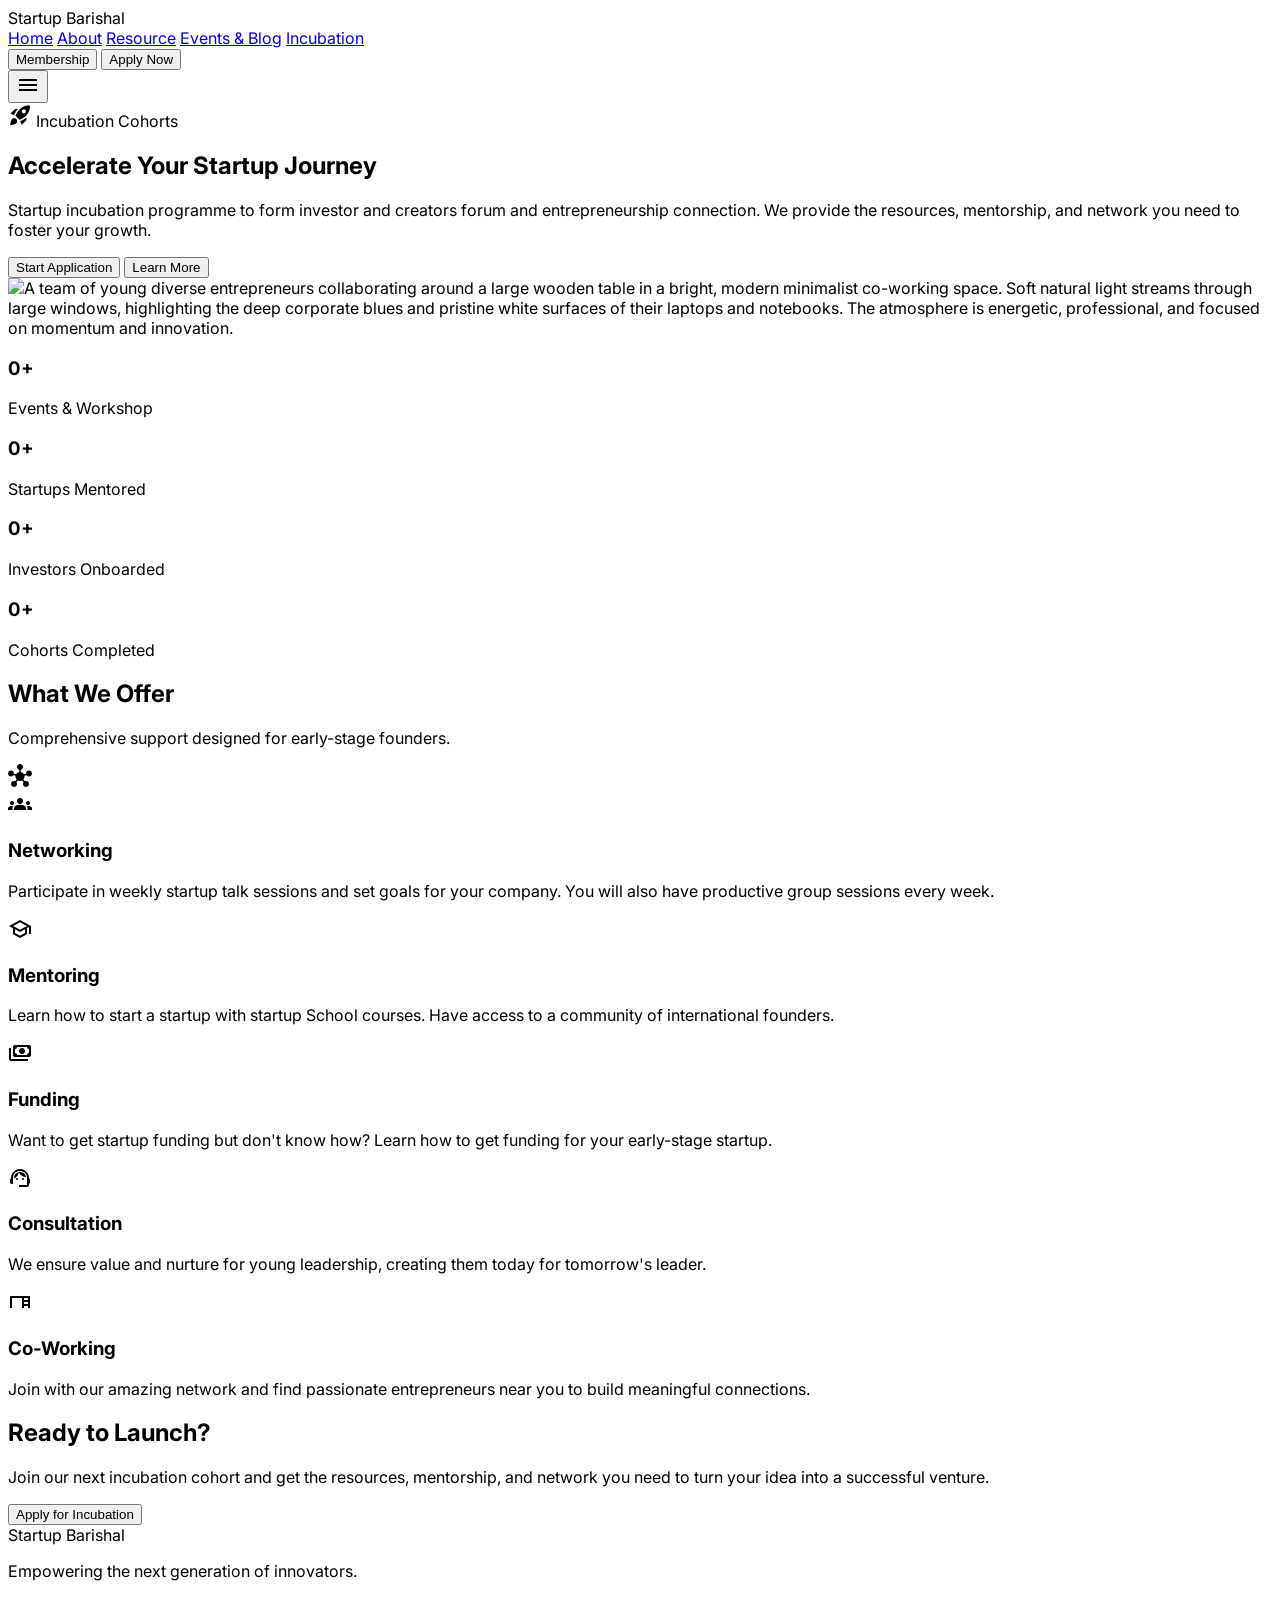
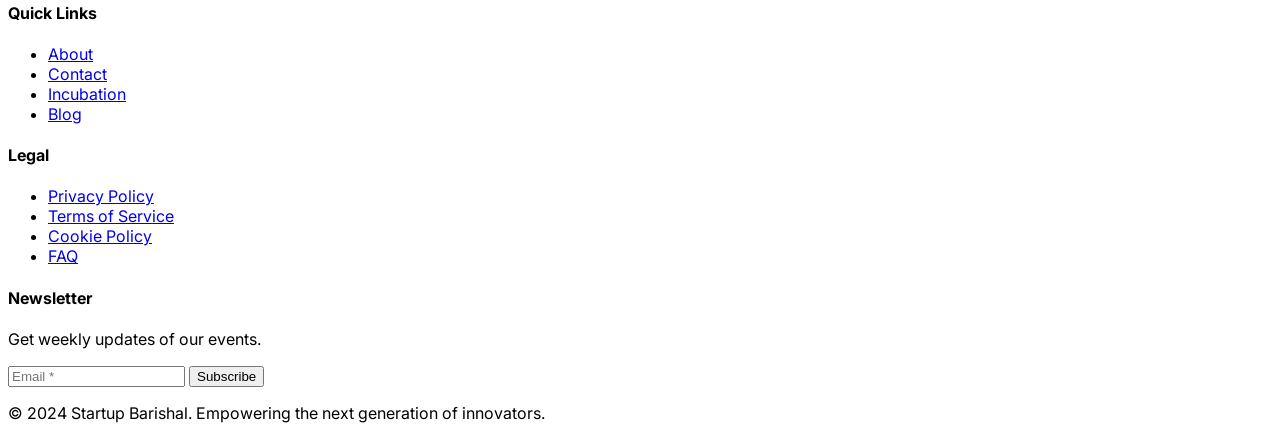
==== index.html @ 44d31a0d "first commit" ====
<!DOCTYPE html>

<html class="light" lang="en"><head>
<meta charset="utf-8"/>
<meta content="width=device-width, initial-scale=1.0" name="viewport"/>
<title>Incubation - Startup Barishal</title>
<script src="https://cdn.tailwindcss.com?plugins=forms,container-queries"></script>
<link href="https://fonts.googleapis.com/css2?family=Material+Symbols+Outlined:wght,FILL@100..700,0..1&amp;display=swap" rel="stylesheet"/>
<link href="https://fonts.googleapis.com/css2?family=Inter:wght@400;500;600;700;800&amp;display=swap" rel="stylesheet"/>
<link href="https://fonts.googleapis.com/css2?family=Material+Symbols+Outlined:wght,FILL@100..700,0..1&amp;display=swap" rel="stylesheet"/>
<script id="tailwind-config">
        tailwind.config = {
            darkMode: "class",
            theme: {
                extend: {
                    "colors": {
                        "secondary": "#5d5e65",
                        "on-secondary-fixed": "#191b22",
                        "primary": "#004481",
                        "inverse-surface": "#2e3131",
                        "inverse-on-surface": "#eff1f1",
                        "on-secondary-fixed-variant": "#45464e",
                        "secondary-fixed": "#e2e2eb",
                        "surface-container-low": "#f2f4f4",
                        "on-background": "#191c1d",
                        "surface-bright": "#f8fafa",
                        "surface-container-highest": "#e1e3e3",
                        "background": "#f8fafa",
                        "error": "#ba1a1a",
                        "on-error-container": "#93000a",
                        "secondary-container": "#e2e2eb",
                        "on-tertiary": "#ffffff",
                        "tertiary": "#003ba3",
                        "on-primary-fixed": "#001c3a",
                        "surface-variant": "#e1e3e3",
                        "surface-container-high": "#e6e8e8",
                        "glass-border": "rgba(6, 92, 169, 0.08)",
                        "on-error": "#ffffff",
                        "on-surface-variant": "#414751",
                        "surface-tint": "#0f5fac",
                        "tertiary-fixed": "#dbe1ff",
                        "inverse-primary": "#a6c8ff",
                        "surface-dim": "#d8dada",
                        "primary-fixed": "#d4e3ff",
                        "primary-container": "#065ca9",
                        "on-tertiary-fixed": "#00174c",
                        "surface-container-lowest": "#ffffff",
                        "on-primary-fixed-variant": "#004786",
                        "on-surface": "#191c1d",
                        "secondary-fixed-dim": "#c5c6ce",
                        "on-tertiary-fixed-variant": "#003daa",
                        "surface-container": "#eceeee",
                        "surface-subtle": "#F8FAFC",
                        "outline-variant": "#c1c6d3",
                        "on-secondary-container": "#63646b",
                        "outline": "#727782",
                        "on-primary-container": "#bdd5ff",
                        "on-secondary": "#ffffff",
                        "on-tertiary-container": "#c7d2ff",
                        "error-container": "#ffdad6",
                        "primary-fixed-dim": "#a6c8ff",
                        "on-primary": "#ffffff",
                        "surface": "#f8fafa",
                        "tertiary-container": "#004fd6",
                        "ink-muted": "#64748B",
                        "tertiary-fixed-dim": "#b4c5ff"
                    },
                    "borderRadius": {
                        "DEFAULT": "0.25rem",
                        "lg": "0.5rem",
                        "xl": "0.75rem",
                        "full": "9999px",
                        "2xl": "1rem",
                        "3xl": "1.5rem"
                    },
                    "spacing": {
                        "container-max": "1280px",
                        "stack-md": "16px",
                        "margin-desktop": "64px",
                        "stack-lg": "32px",
                        "gutter": "24px",
                        "stack-sm": "8px",
                        "margin-mobile": "20px",
                        "section-padding": "80px"
                    },
                    "fontFamily": {
                        "display-lg-mobile": ["Inter"],
                        "body-md": ["Inter"],
                        "display-lg": ["Inter"],
                        "headline-sm": ["Inter"],
                        "headline-md": ["Inter"],
                        "caption": ["Inter"],
                        "body-lg": ["Inter"],
                        "label-md": ["Inter"]
                    },
                    "fontSize": {
                        "display-lg-mobile": ["36px", { "lineHeight": "44px", "letterSpacing": "-0.02em", "fontWeight": "700" }],
                        "body-md": ["16px", { "lineHeight": "24px", "fontWeight": "400" }],
                        "display-lg": ["48px", { "lineHeight": "56px", "letterSpacing": "-0.02em", "fontWeight": "700" }],
                        "headline-sm": ["24px", { "lineHeight": "32px", "fontWeight": "600" }],
                        "headline-md": ["30px", { "lineHeight": "38px", "letterSpacing": "-0.01em", "fontWeight": "600" }],
                        "caption": ["12px", { "lineHeight": "16px", "fontWeight": "400" }],
                        "body-lg": ["18px", { "lineHeight": "28px", "fontWeight": "400" }],
                        "label-md": ["14px", { "lineHeight": "20px", "letterSpacing": "0.05em", "fontWeight": "500" }]
                    }
                }
            }
        }
    </script>
<style>
        body { font-family: 'Inter', sans-serif; }
    </style>
</head>
<body class="bg-background text-on-background min-h-screen flex flex-col">
<!-- TopNavBar -->
<nav class="fixed top-0 w-full z-50 bg-surface/80 dark:bg-surface-dim/80 backdrop-blur-md border-b border-glass-border shadow-sm transition-all duration-300 ease-in-out">
<div class="max-w-container-max mx-auto px-margin-mobile md:px-margin-desktop flex justify-between items-center h-20">
<div class="font-headline-sm text-headline-sm font-bold text-primary dark:text-primary-fixed">Startup Barishal</div>
<div class="hidden md:flex space-x-gutter items-center">
<a class="font-label-md text-label-md text-on-surface-variant dark:text-secondary-fixed-dim hover:text-primary transition-colors duration-200" href="#">Home</a>
<a class="font-label-md text-label-md text-on-surface-variant dark:text-secondary-fixed-dim hover:text-primary transition-colors duration-200" href="#">About</a>
<a class="font-label-md text-label-md text-on-surface-variant dark:text-secondary-fixed-dim hover:text-primary transition-colors duration-200" href="#">Resource</a>
<a class="font-label-md text-label-md text-on-surface-variant dark:text-secondary-fixed-dim hover:text-primary transition-colors duration-200" href="#">Events &amp; Blog</a>
<a class="font-label-md text-label-md text-primary dark:text-primary-fixed border-b-2 border-primary pb-1 font-bold" href="#">Incubation</a>
</div>
<div class="hidden md:flex items-center space-x-stack-md">
<button class="font-label-md text-label-md text-primary hover:text-primary-container px-4 py-2 border border-primary rounded-xl transition-colors">Membership</button>
<button class="font-label-md text-label-md bg-primary text-on-primary px-6 py-2 rounded-xl hover:bg-primary-container transition-colors shadow-[0_4px_20px_rgba(0,68,129,0.15)]">Apply Now</button>
</div>
<button class="md:hidden text-primary">
<span class="material-symbols-outlined" style="font-variation-settings: 'FILL' 0;">menu</span>
</button>
</div>
</nav>
<main class="flex-grow pt-24 pb-section-padding">
<!-- Hero Section -->
<section class="max-w-container-max mx-auto px-margin-mobile md:px-margin-desktop py-section-padding">
<div class="grid grid-cols-1 md:grid-cols-2 gap-margin-desktop items-center">
<div class="space-y-stack-lg">
<div class="inline-flex items-center space-x-2 bg-primary/10 text-primary px-4 py-2 rounded-full font-label-md text-label-md">
<span class="material-symbols-outlined" style="font-variation-settings: 'FILL' 1;">rocket_launch</span>
<span>Incubation Cohorts</span>
</div>
<h1 class="font-display-lg-mobile md:font-display-lg text-display-lg-mobile md:text-display-lg text-on-background">Accelerate Your Startup Journey</h1>
<p class="font-body-lg text-body-lg text-on-surface-variant max-w-2xl">
                        Startup incubation programme to form investor and creators forum and entrepreneurship connection. We provide the resources, mentorship, and network you need to foster your growth.
                    </p>
<div class="flex flex-wrap gap-stack-md pt-stack-md">
<button class="font-label-md text-label-md bg-primary text-on-primary px-8 py-3 rounded-2xl hover:bg-primary-container transition-all shadow-[0_8px_30px_rgba(0,68,129,0.2)] hover:shadow-[0_8px_30px_rgba(0,68,129,0.3)] hover:-translate-y-0.5">Start Application</button>
<button class="font-label-md text-label-md text-primary border border-primary px-8 py-3 rounded-2xl hover:bg-surface-container transition-all">Learn More</button>
</div>
</div>
<div class="relative h-[400px] md:h-[500px] rounded-3xl overflow-hidden shadow-[0_20px_40px_rgba(0,0,0,0.05)] border border-glass-border">
<div class="absolute inset-0 bg-gradient-to-tr from-surface-tint/10 to-transparent z-10"></div>
<img alt="A team of young diverse entrepreneurs collaborating around a large wooden table in a bright, modern minimalist co-working space. Soft natural light streams through large windows, highlighting the deep corporate blues and pristine white surfaces of their laptops and notebooks. The atmosphere is energetic, professional, and focused on momentum and innovation." class="w-full h-full object-cover" data-alt="A team of young diverse entrepreneurs collaborating around a large wooden table in a bright, modern minimalist co-working space. Soft natural light streams through large windows, highlighting the deep corporate blues and pristine white surfaces of their laptops and notebooks. The atmosphere is energetic, professional, and focused on momentum and innovation." src="https://lh3.googleusercontent.com/aida-public/[base64]"/>
</div>
</div>
</section>
<!-- Stats Section -->
<section class="bg-surface-container-low py-section-padding border-y border-glass-border">
<div class="max-w-container-max mx-auto px-margin-mobile md:px-margin-desktop">
<div class="grid grid-cols-2 md:grid-cols-4 gap-gutter text-center">
<div class="space-y-stack-sm p-gutter bg-surface rounded-2xl border border-glass-border shadow-sm">
<h3 class="font-display-lg-mobile text-display-lg-mobile text-primary">0+</h3>
<p class="font-label-md text-label-md text-on-surface-variant">Events &amp; Workshop</p>
</div>
<div class="space-y-stack-sm p-gutter bg-surface rounded-2xl border border-glass-border shadow-sm">
<h3 class="font-display-lg-mobile text-display-lg-mobile text-primary">0+</h3>
<p class="font-label-md text-label-md text-on-surface-variant">Startups Mentored</p>
</div>
<div class="space-y-stack-sm p-gutter bg-surface rounded-2xl border border-glass-border shadow-sm">
<h3 class="font-display-lg-mobile text-display-lg-mobile text-primary">0+</h3>
<p class="font-label-md text-label-md text-on-surface-variant">Investors Onboarded</p>
</div>
<div class="space-y-stack-sm p-gutter bg-surface rounded-2xl border border-glass-border shadow-sm">
<h3 class="font-display-lg-mobile text-display-lg-mobile text-primary">0+</h3>
<p class="font-label-md text-label-md text-on-surface-variant">Cohorts Completed</p>
</div>
</div>
</div>
</section>
<!-- Program Offerings (Bento Grid) -->
<section class="max-w-container-max mx-auto px-margin-mobile md:px-margin-desktop py-section-padding">
<div class="text-center space-y-stack-md mb-margin-desktop">
<h2 class="font-headline-md text-headline-md text-on-background">What We Offer</h2>
<p class="font-body-lg text-body-lg text-on-surface-variant max-w-2xl mx-auto">Comprehensive support designed for early-stage founders.</p>
</div>
<div class="grid grid-cols-1 md:grid-cols-3 gap-gutter auto-rows-[250px]">
<!-- Networking (Large) -->
<div class="md:col-span-2 bg-surface border border-glass-border rounded-3xl p-margin-desktop relative overflow-hidden group hover:shadow-[0_8px_30px_rgba(0,0,0,0.05)] transition-all duration-300">
<div class="absolute right-0 bottom-0 opacity-5 w-64 h-64 translate-x-1/4 translate-y-1/4">
<span class="material-symbols-outlined text-[200px]" style="font-variation-settings: 'FILL' 1;">hub</span>
</div>
<div class="relative z-10 space-y-stack-md">
<div class="w-12 h-12 bg-primary/10 rounded-xl flex items-center justify-center text-primary mb-stack-lg">
<span class="material-symbols-outlined" style="font-variation-settings: 'FILL' 1;">groups</span>
</div>
<h3 class="font-headline-sm text-headline-sm text-on-background">Networking</h3>
<p class="font-body-md text-body-md text-on-surface-variant max-w-md">Participate in weekly startup talk sessions and set goals for your company. You will also have productive group sessions every week.</p>
</div>
</div>
<!-- Mentoring -->
<div class="bg-surface border border-glass-border rounded-3xl p-gutter relative group hover:border-primary/30 hover:shadow-sm transition-all duration-300 flex flex-col justify-between">
<div class="w-10 h-10 bg-surface-container rounded-lg flex items-center justify-center text-secondary mb-stack-md">
<span class="material-symbols-outlined" style="font-variation-settings: 'FILL' 0;">school</span>
</div>
<div>
<h3 class="font-headline-sm text-headline-sm text-on-background mb-2">Mentoring</h3>
<p class="font-body-md text-body-md text-on-surface-variant">Learn how to start a startup with startup School courses. Have access to a community of international founders.</p>
</div>
</div>
<!-- Funding -->
<div class="bg-surface border border-glass-border rounded-3xl p-gutter relative group hover:border-primary/30 hover:shadow-sm transition-all duration-300 flex flex-col justify-between">
<div class="w-10 h-10 bg-surface-container rounded-lg flex items-center justify-center text-secondary mb-stack-md">
<span class="material-symbols-outlined" style="font-variation-settings: 'FILL' 0;">payments</span>
</div>
<div>
<h3 class="font-headline-sm text-headline-sm text-on-background mb-2">Funding</h3>
<p class="font-body-md text-body-md text-on-surface-variant">Want to get startup funding but don't know how? Learn how to get funding for your early-stage startup.</p>
</div>
</div>
<!-- Consultation -->
<div class="bg-surface border border-glass-border rounded-3xl p-gutter relative group hover:border-primary/30 hover:shadow-sm transition-all duration-300 flex flex-col justify-between">
<div class="w-10 h-10 bg-surface-container rounded-lg flex items-center justify-center text-secondary mb-stack-md">
<span class="material-symbols-outlined" style="font-variation-settings: 'FILL' 0;">support_agent</span>
</div>
<div>
<h3 class="font-headline-sm text-headline-sm text-on-background mb-2">Consultation</h3>
<p class="font-body-md text-body-md text-on-surface-variant">We ensure value and nurture for young leadership, creating them today for tomorrow's leader.</p>
</div>
</div>
<!-- Co-Working -->
<div class="bg-surface border border-glass-border rounded-3xl p-gutter relative group hover:border-primary/30 hover:shadow-sm transition-all duration-300 flex flex-col justify-between">
<div class="w-10 h-10 bg-surface-container rounded-lg flex items-center justify-center text-secondary mb-stack-md">
<span class="material-symbols-outlined" style="font-variation-settings: 'FILL' 0;">desk</span>
</div>
<div>
<h3 class="font-headline-sm text-headline-sm text-on-background mb-2">Co-Working</h3>
<p class="font-body-md text-body-md text-on-surface-variant">Join with our amazing network and find passionate entrepreneurs near you to build meaningful connections.</p>
</div>
</div>
</div>
</section>
<!-- CTA Section -->
<section class="max-w-container-max mx-auto px-margin-mobile md:px-margin-desktop mb-section-padding">
<div class="bg-primary text-on-primary rounded-3xl p-margin-mobile md:p-margin-desktop relative overflow-hidden flex flex-col items-center text-center shadow-[0_20px_40px_rgba(0,68,129,0.15)]">
<!-- Decorative background elements -->
<div class="absolute top-0 left-0 w-full h-full overflow-hidden pointer-events-none">
<div class="absolute -top-[50%] -left-[10%] w-[70%] h-[200%] bg-white/5 rounded-full blur-3xl transform -rotate-12"></div>
<div class="absolute -bottom-[50%] -right-[10%] w-[50%] h-[150%] bg-tertiary/20 rounded-full blur-3xl transform rotate-12"></div>
</div>
<div class="relative z-10 max-w-3xl space-y-stack-lg">
<h2 class="font-display-lg-mobile md:font-display-lg text-display-lg-mobile md:text-display-lg">Ready to Launch?</h2>
<p class="font-body-lg text-body-lg opacity-90">
                        Join our next incubation cohort and get the resources, mentorship, and network you need to turn your idea into a successful venture.
                    </p>
<button class="mt-stack-lg font-label-md text-label-md bg-white text-primary px-8 py-4 rounded-2xl hover:bg-surface-container transition-colors shadow-lg hover:shadow-xl transform hover:-translate-y-1">
                        Apply for Incubation
                    </button>
</div>
</div>
</section>
</main>
<!-- Footer -->
<footer class="bg-surface-container-low dark:bg-inverse-surface w-full pt-section-padding pb-stack-lg no-shadows">
<div class="max-w-container-max mx-auto px-margin-desktop grid grid-cols-1 md:grid-cols-4 gap-gutter">
<div class="space-y-stack-md col-span-1 md:col-span-1">
<div class="font-headline-sm text-headline-sm font-bold text-primary dark:text-primary-fixed">Startup Barishal</div>
<p class="font-body-md text-body-md text-on-surface-variant dark:text-secondary-fixed-dim">
                    Empowering the next generation of innovators.
                </p>
</div>
<div class="space-y-stack-md">
<h4 class="font-label-md text-label-md text-primary font-bold">Quick Links</h4>
<ul class="space-y-stack-sm">
<li><a class="font-body-md text-body-md text-on-surface-variant dark:text-secondary-fixed-dim hover:text-tertiary transition-colors duration-200 opacity-90 hover:opacity-100" href="pages/about.html">About</a></li>
<li><a class="font-body-md text-body-md text-on-surface-variant dark:text-secondary-fixed-dim hover:text-tertiary transition-colors duration-200 opacity-90 hover:opacity-100" href="pages/contact.html">Contact</a></li>
<li><a class="font-body-md text-body-md text-primary font-bold hover:text-tertiary transition-colors duration-200 opacity-90 hover:opacity-100" href="pages/incubation.html">Incubation</a></li>
<li><a class="font-body-md text-body-md text-on-surface-variant dark:text-secondary-fixed-dim hover:text-tertiary transition-colors duration-200 opacity-90 hover:opacity-100" href="pages/blog.html">Blog</a></li>
</ul>
</div>
<div class="space-y-stack-md">
<h4 class="font-label-md text-label-md text-primary font-bold">Legal</h4>
<ul class="space-y-stack-sm">
<li><a class="font-body-md text-body-md text-on-surface-variant dark:text-secondary-fixed-dim hover:text-tertiary transition-colors duration-200 opacity-90 hover:opacity-100" href="#">Privacy Policy</a></li>
<li><a class="font-body-md text-body-md text-on-surface-variant dark:text-secondary-fixed-dim hover:text-tertiary transition-colors duration-200 opacity-90 hover:opacity-100" href="#">Terms of Service</a></li>
<li><a class="font-body-md text-body-md text-on-surface-variant dark:text-secondary-fixed-dim hover:text-tertiary transition-colors duration-200 opacity-90 hover:opacity-100" href="#">Cookie Policy</a></li>
<li><a class="font-body-md text-body-md text-on-surface-variant dark:text-secondary-fixed-dim hover:text-tertiary transition-colors duration-200 opacity-90 hover:opacity-100" href="#">FAQ</a></li>
</ul>
</div>
<div class="space-y-stack-md">
<h4 class="font-label-md text-label-md text-primary font-bold">Newsletter</h4>
<p class="font-body-md text-body-md text-on-surface-variant dark:text-secondary-fixed-dim text-sm">Get weekly updates of our events.</p>
<form class="flex flex-col space-y-2">
<input class="bg-surface-subtle border-glass-border rounded-lg px-4 py-2 text-body-md focus:ring-primary focus:border-primary outline-none transition-shadow" placeholder="Email *" required="" type="email"/>
<button class="bg-primary text-on-primary px-4 py-2 rounded-lg font-label-md text-label-md hover:bg-primary-container transition-colors" type="submit">Subscribe</button>
</form>
</div>
</div>
<div class="max-w-container-max mx-auto px-margin-desktop mt-section-padding pt-stack-md border-t border-glass-border">
<p class="font-body-md text-body-md text-on-surface-variant dark:text-secondary-fixed-dim text-center">
                © 2024 Startup Barishal. Empowering the next generation of innovators.
            </p>
</div>
</footer>
</body></html>
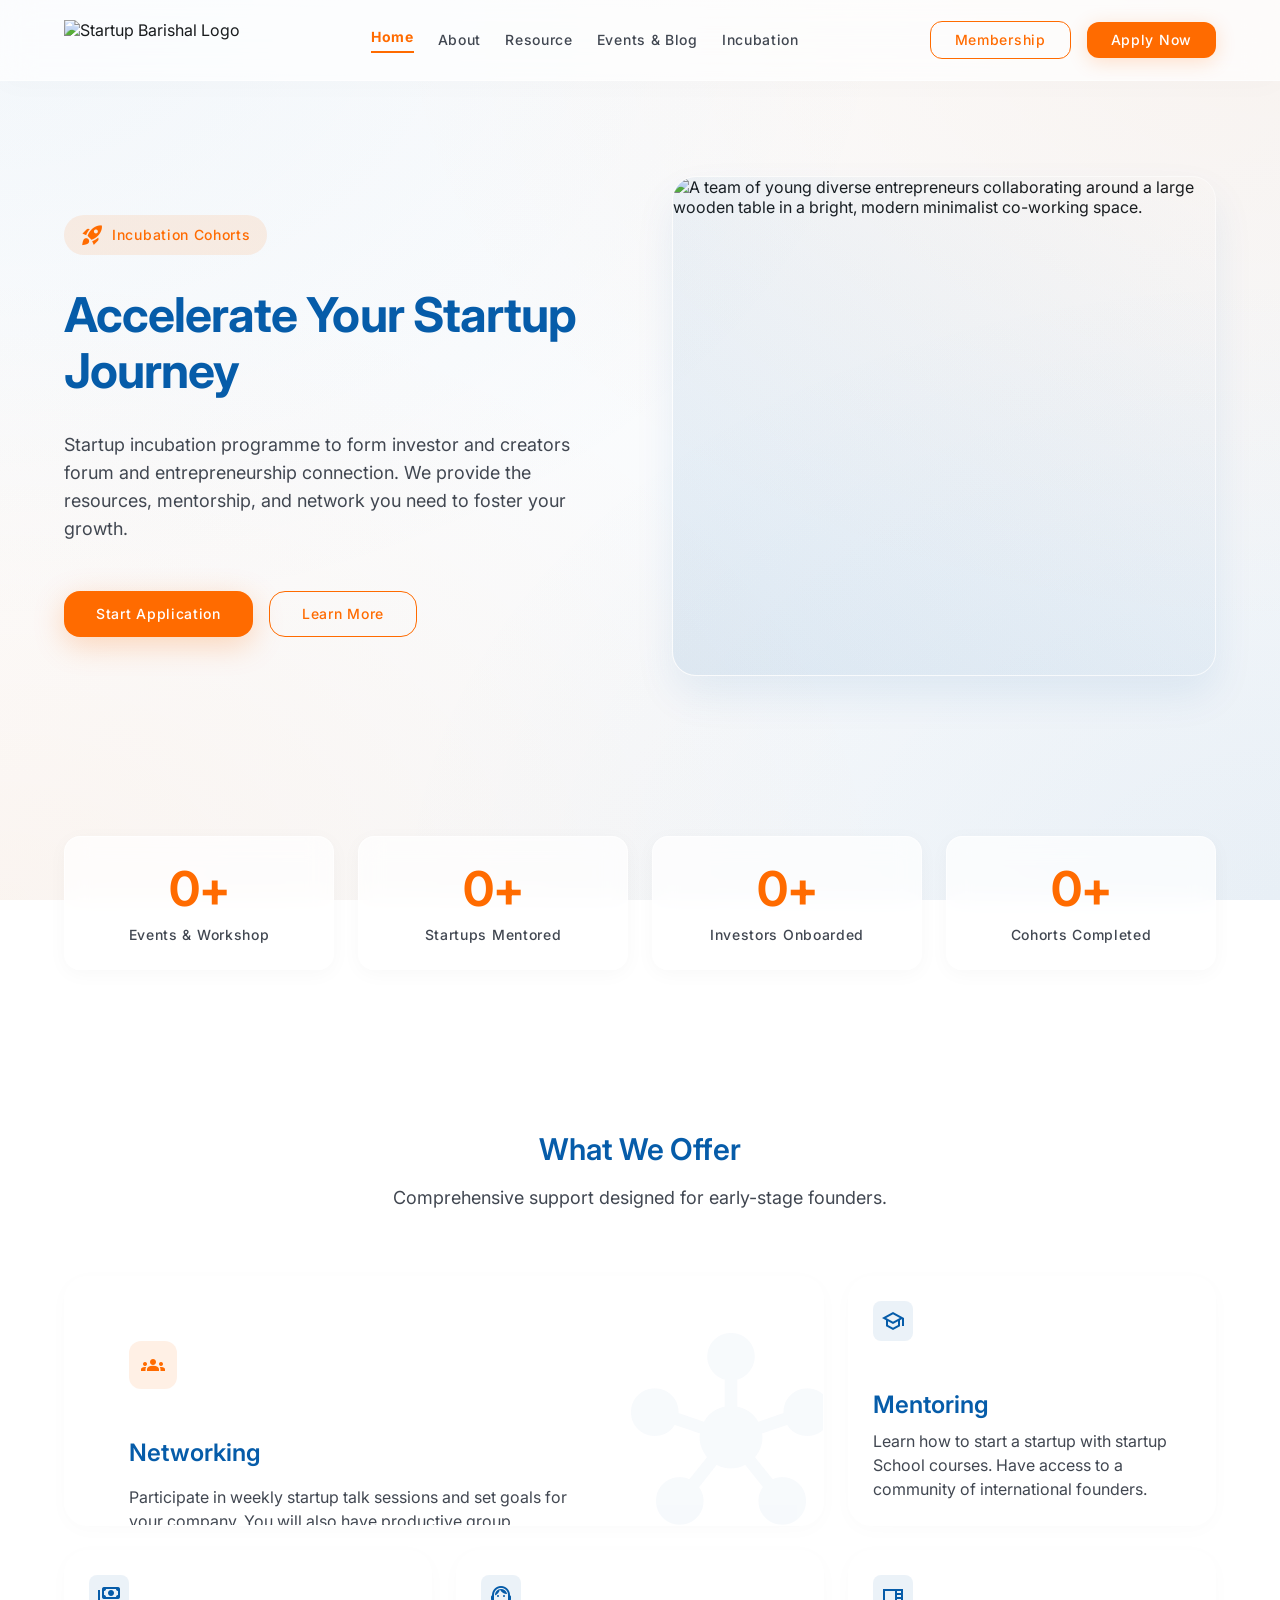
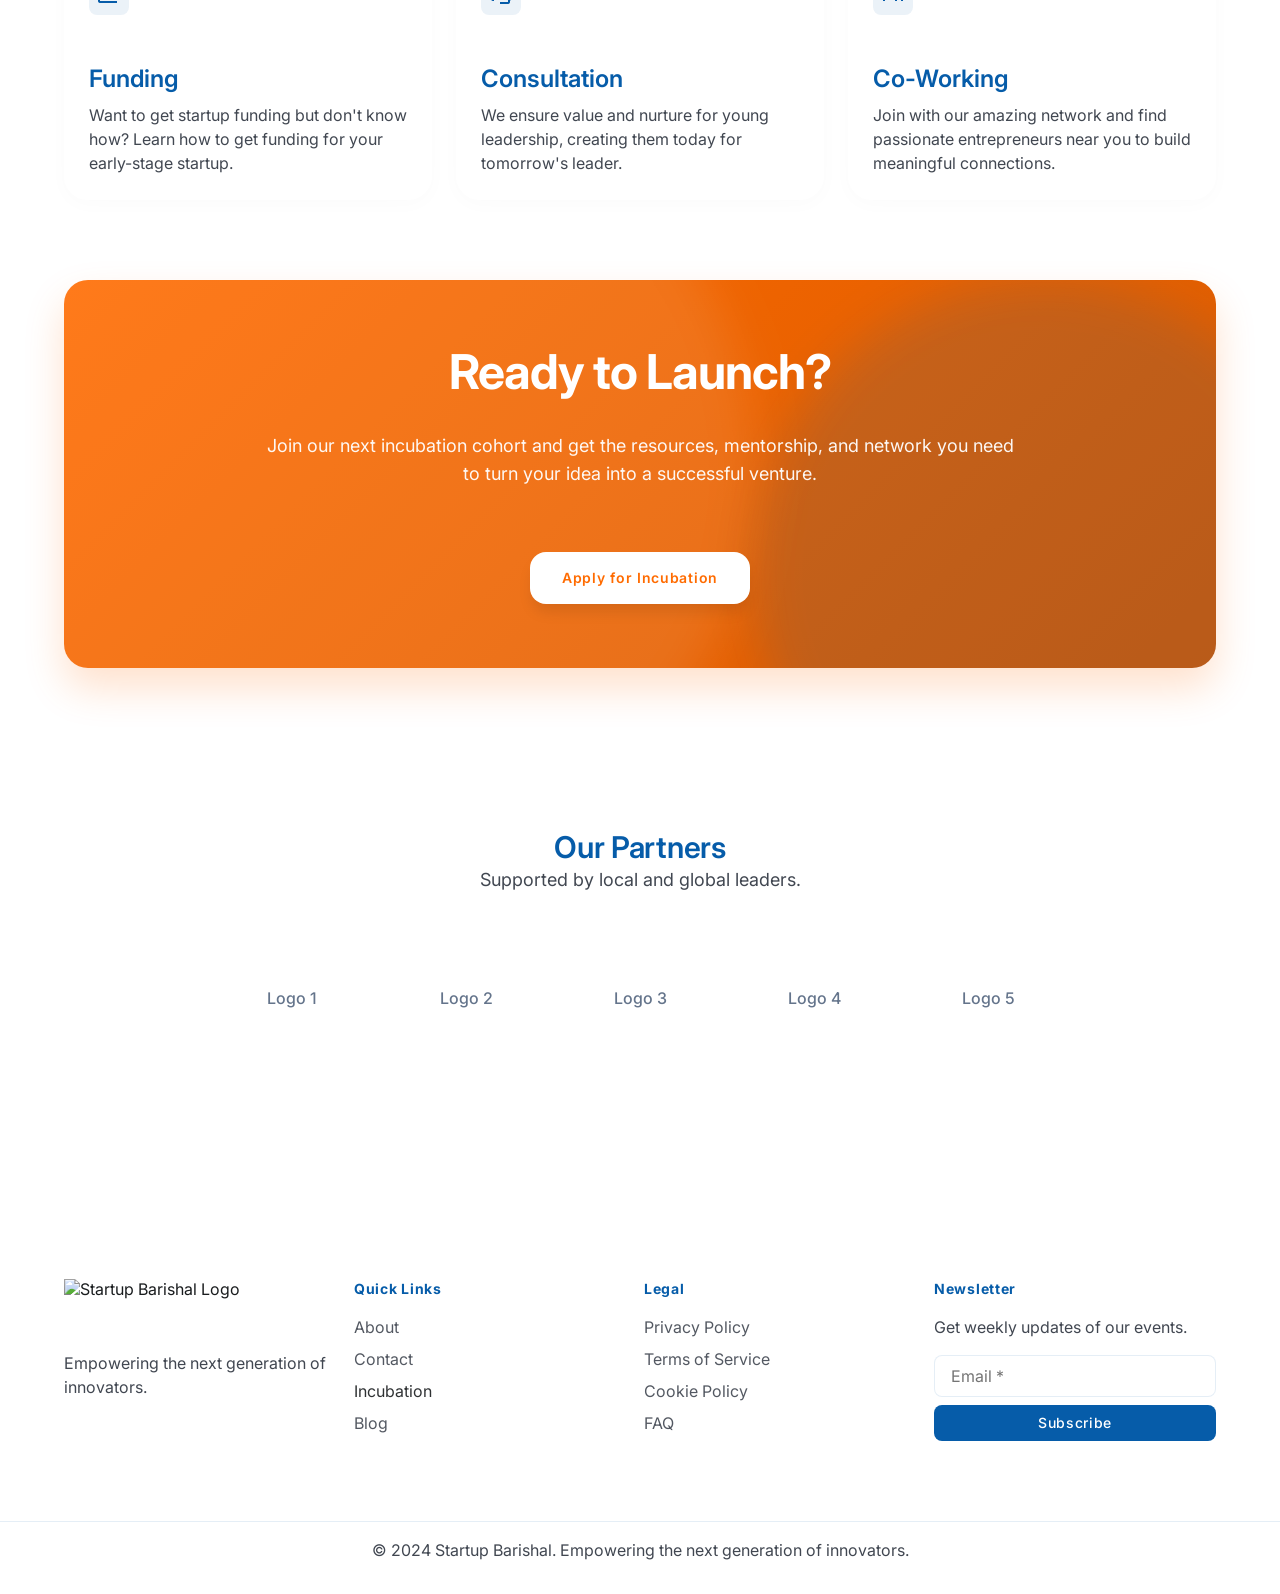
==== commit 04106018: "Add new styles for About, Contact, and Main pages - Created about.css with comprehensive styles incl" ====
--- a/index.html
+++ b/index.html
@@ -1,306 +1,344 @@
-<!DOCTYPE html>
+<!doctype html>
 
-<html class="light" lang="en"><head>
-<meta charset="utf-8"/>
-<meta content="width=device-width, initial-scale=1.0" name="viewport"/>
-<title>Incubation - Startup Barishal</title>
-<script src="https://cdn.tailwindcss.com?plugins=forms,container-queries"></script>
-<link href="https://fonts.googleapis.com/css2?family=Material+Symbols+Outlined:wght,FILL@100..700,0..1&amp;display=swap" rel="stylesheet"/>
-<link href="https://fonts.googleapis.com/css2?family=Inter:wght@400;500;600;700;800&amp;display=swap" rel="stylesheet"/>
-<link href="https://fonts.googleapis.com/css2?family=Material+Symbols+Outlined:wght,FILL@100..700,0..1&amp;display=swap" rel="stylesheet"/>
-<script id="tailwind-config">
-        tailwind.config = {
-            darkMode: "class",
-            theme: {
-                extend: {
-                    "colors": {
-                        "secondary": "#5d5e65",
-                        "on-secondary-fixed": "#191b22",
-                        "primary": "#004481",
-                        "inverse-surface": "#2e3131",
-                        "inverse-on-surface": "#eff1f1",
-                        "on-secondary-fixed-variant": "#45464e",
-                        "secondary-fixed": "#e2e2eb",
-                        "surface-container-low": "#f2f4f4",
-                        "on-background": "#191c1d",
-                        "surface-bright": "#f8fafa",
-                        "surface-container-highest": "#e1e3e3",
-                        "background": "#f8fafa",
-                        "error": "#ba1a1a",
-                        "on-error-container": "#93000a",
-                        "secondary-container": "#e2e2eb",
-                        "on-tertiary": "#ffffff",
-                        "tertiary": "#003ba3",
-                        "on-primary-fixed": "#001c3a",
-                        "surface-variant": "#e1e3e3",
-                        "surface-container-high": "#e6e8e8",
-                        "glass-border": "rgba(6, 92, 169, 0.08)",
-                        "on-error": "#ffffff",
-                        "on-surface-variant": "#414751",
-                        "surface-tint": "#0f5fac",
-                        "tertiary-fixed": "#dbe1ff",
-                        "inverse-primary": "#a6c8ff",
-                        "surface-dim": "#d8dada",
-                        "primary-fixed": "#d4e3ff",
-                        "primary-container": "#065ca9",
-                        "on-tertiary-fixed": "#00174c",
-                        "surface-container-lowest": "#ffffff",
-                        "on-primary-fixed-variant": "#004786",
-                        "on-surface": "#191c1d",
-                        "secondary-fixed-dim": "#c5c6ce",
-                        "on-tertiary-fixed-variant": "#003daa",
-                        "surface-container": "#eceeee",
-                        "surface-subtle": "#F8FAFC",
-                        "outline-variant": "#c1c6d3",
-                        "on-secondary-container": "#63646b",
-                        "outline": "#727782",
-                        "on-primary-container": "#bdd5ff",
-                        "on-secondary": "#ffffff",
-                        "on-tertiary-container": "#c7d2ff",
-                        "error-container": "#ffdad6",
-                        "primary-fixed-dim": "#a6c8ff",
-                        "on-primary": "#ffffff",
-                        "surface": "#f8fafa",
-                        "tertiary-container": "#004fd6",
-                        "ink-muted": "#64748B",
-                        "tertiary-fixed-dim": "#b4c5ff"
-                    },
-                    "borderRadius": {
-                        "DEFAULT": "0.25rem",
-                        "lg": "0.5rem",
-                        "xl": "0.75rem",
-                        "full": "9999px",
-                        "2xl": "1rem",
-                        "3xl": "1.5rem"
-                    },
-                    "spacing": {
-                        "container-max": "1280px",
-                        "stack-md": "16px",
-                        "margin-desktop": "64px",
-                        "stack-lg": "32px",
-                        "gutter": "24px",
-                        "stack-sm": "8px",
-                        "margin-mobile": "20px",
-                        "section-padding": "80px"
-                    },
-                    "fontFamily": {
-                        "display-lg-mobile": ["Inter"],
-                        "body-md": ["Inter"],
-                        "display-lg": ["Inter"],
-                        "headline-sm": ["Inter"],
-                        "headline-md": ["Inter"],
-                        "caption": ["Inter"],
-                        "body-lg": ["Inter"],
-                        "label-md": ["Inter"]
-                    },
-                    "fontSize": {
-                        "display-lg-mobile": ["36px", { "lineHeight": "44px", "letterSpacing": "-0.02em", "fontWeight": "700" }],
-                        "body-md": ["16px", { "lineHeight": "24px", "fontWeight": "400" }],
-                        "display-lg": ["48px", { "lineHeight": "56px", "letterSpacing": "-0.02em", "fontWeight": "700" }],
-                        "headline-sm": ["24px", { "lineHeight": "32px", "fontWeight": "600" }],
-                        "headline-md": ["30px", { "lineHeight": "38px", "letterSpacing": "-0.01em", "fontWeight": "600" }],
-                        "caption": ["12px", { "lineHeight": "16px", "fontWeight": "400" }],
-                        "body-lg": ["18px", { "lineHeight": "28px", "fontWeight": "400" }],
-                        "label-md": ["14px", { "lineHeight": "20px", "letterSpacing": "0.05em", "fontWeight": "500" }]
-                    }
-                }
-            }
-        }
-    </script>
-<style>
-        body { font-family: 'Inter', sans-serif; }
-    </style>
-</head>
-<body class="bg-background text-on-background min-h-screen flex flex-col">
-<!-- TopNavBar -->
-<nav class="fixed top-0 w-full z-50 bg-surface/80 dark:bg-surface-dim/80 backdrop-blur-md border-b border-glass-border shadow-sm transition-all duration-300 ease-in-out">
-<div class="max-w-container-max mx-auto px-margin-mobile md:px-margin-desktop flex justify-between items-center h-20">
-<div class="font-headline-sm text-headline-sm font-bold text-primary dark:text-primary-fixed">Startup Barishal</div>
-<div class="hidden md:flex space-x-gutter items-center">
-<a class="font-label-md text-label-md text-on-surface-variant dark:text-secondary-fixed-dim hover:text-primary transition-colors duration-200" href="#">Home</a>
-<a class="font-label-md text-label-md text-on-surface-variant dark:text-secondary-fixed-dim hover:text-primary transition-colors duration-200" href="#">About</a>
-<a class="font-label-md text-label-md text-on-surface-variant dark:text-secondary-fixed-dim hover:text-primary transition-colors duration-200" href="#">Resource</a>
-<a class="font-label-md text-label-md text-on-surface-variant dark:text-secondary-fixed-dim hover:text-primary transition-colors duration-200" href="#">Events &amp; Blog</a>
-<a class="font-label-md text-label-md text-primary dark:text-primary-fixed border-b-2 border-primary pb-1 font-bold" href="#">Incubation</a>
-</div>
-<div class="hidden md:flex items-center space-x-stack-md">
-<button class="font-label-md text-label-md text-primary hover:text-primary-container px-4 py-2 border border-primary rounded-xl transition-colors">Membership</button>
-<button class="font-label-md text-label-md bg-primary text-on-primary px-6 py-2 rounded-xl hover:bg-primary-container transition-colors shadow-[0_4px_20px_rgba(0,68,129,0.15)]">Apply Now</button>
-</div>
-<button class="md:hidden text-primary">
-<span class="material-symbols-outlined" style="font-variation-settings: 'FILL' 0;">menu</span>
-</button>
-</div>
-</nav>
-<main class="flex-grow pt-24 pb-section-padding">
-<!-- Hero Section -->
-<section class="max-w-container-max mx-auto px-margin-mobile md:px-margin-desktop py-section-padding">
-<div class="grid grid-cols-1 md:grid-cols-2 gap-margin-desktop items-center">
-<div class="space-y-stack-lg">
-<div class="inline-flex items-center space-x-2 bg-primary/10 text-primary px-4 py-2 rounded-full font-label-md text-label-md">
-<span class="material-symbols-outlined" style="font-variation-settings: 'FILL' 1;">rocket_launch</span>
-<span>Incubation Cohorts</span>
-</div>
-<h1 class="font-display-lg-mobile md:font-display-lg text-display-lg-mobile md:text-display-lg text-on-background">Accelerate Your Startup Journey</h1>
-<p class="font-body-lg text-body-lg text-on-surface-variant max-w-2xl">
-                        Startup incubation programme to form investor and creators forum and entrepreneurship connection. We provide the resources, mentorship, and network you need to foster your growth.
-                    </p>
-<div class="flex flex-wrap gap-stack-md pt-stack-md">
-<button class="font-label-md text-label-md bg-primary text-on-primary px-8 py-3 rounded-2xl hover:bg-primary-container transition-all shadow-[0_8px_30px_rgba(0,68,129,0.2)] hover:shadow-[0_8px_30px_rgba(0,68,129,0.3)] hover:-translate-y-0.5">Start Application</button>
-<button class="font-label-md text-label-md text-primary border border-primary px-8 py-3 rounded-2xl hover:bg-surface-container transition-all">Learn More</button>
-</div>
-</div>
-<div class="relative h-[400px] md:h-[500px] rounded-3xl overflow-hidden shadow-[0_20px_40px_rgba(0,0,0,0.05)] border border-glass-border">
-<div class="absolute inset-0 bg-gradient-to-tr from-surface-tint/10 to-transparent z-10"></div>
-<img alt="A team of young diverse entrepreneurs collaborating around a large wooden table in a bright, modern minimalist co-working space. Soft natural light streams through large windows, highlighting the deep corporate blues and pristine white surfaces of their laptops and notebooks. The atmosphere is energetic, professional, and focused on momentum and innovation." class="w-full h-full object-cover" data-alt="A team of young diverse entrepreneurs collaborating around a large wooden table in a bright, modern minimalist co-working space. Soft natural light streams through large windows, highlighting the deep corporate blues and pristine white surfaces of their laptops and notebooks. The atmosphere is energetic, professional, and focused on momentum and innovation." src="https://lh3.googleusercontent.com/aida-public/[base64]"/>
-</div>
-</div>
-</section>
-<!-- Stats Section -->
-<section class="bg-surface-container-low py-section-padding border-y border-glass-border">
-<div class="max-w-container-max mx-auto px-margin-mobile md:px-margin-desktop">
-<div class="grid grid-cols-2 md:grid-cols-4 gap-gutter text-center">
-<div class="space-y-stack-sm p-gutter bg-surface rounded-2xl border border-glass-border shadow-sm">
-<h3 class="font-display-lg-mobile text-display-lg-mobile text-primary">0+</h3>
-<p class="font-label-md text-label-md text-on-surface-variant">Events &amp; Workshop</p>
-</div>
-<div class="space-y-stack-sm p-gutter bg-surface rounded-2xl border border-glass-border shadow-sm">
-<h3 class="font-display-lg-mobile text-display-lg-mobile text-primary">0+</h3>
-<p class="font-label-md text-label-md text-on-surface-variant">Startups Mentored</p>
-</div>
-<div class="space-y-stack-sm p-gutter bg-surface rounded-2xl border border-glass-border shadow-sm">
-<h3 class="font-display-lg-mobile text-display-lg-mobile text-primary">0+</h3>
-<p class="font-label-md text-label-md text-on-surface-variant">Investors Onboarded</p>
-</div>
-<div class="space-y-stack-sm p-gutter bg-surface rounded-2xl border border-glass-border shadow-sm">
-<h3 class="font-display-lg-mobile text-display-lg-mobile text-primary">0+</h3>
-<p class="font-label-md text-label-md text-on-surface-variant">Cohorts Completed</p>
-</div>
-</div>
-</div>
-</section>
-<!-- Program Offerings (Bento Grid) -->
-<section class="max-w-container-max mx-auto px-margin-mobile md:px-margin-desktop py-section-padding">
-<div class="text-center space-y-stack-md mb-margin-desktop">
-<h2 class="font-headline-md text-headline-md text-on-background">What We Offer</h2>
-<p class="font-body-lg text-body-lg text-on-surface-variant max-w-2xl mx-auto">Comprehensive support designed for early-stage founders.</p>
-</div>
-<div class="grid grid-cols-1 md:grid-cols-3 gap-gutter auto-rows-[250px]">
-<!-- Networking (Large) -->
-<div class="md:col-span-2 bg-surface border border-glass-border rounded-3xl p-margin-desktop relative overflow-hidden group hover:shadow-[0_8px_30px_rgba(0,0,0,0.05)] transition-all duration-300">
-<div class="absolute right-0 bottom-0 opacity-5 w-64 h-64 translate-x-1/4 translate-y-1/4">
-<span class="material-symbols-outlined text-[200px]" style="font-variation-settings: 'FILL' 1;">hub</span>
-</div>
-<div class="relative z-10 space-y-stack-md">
-<div class="w-12 h-12 bg-primary/10 rounded-xl flex items-center justify-center text-primary mb-stack-lg">
-<span class="material-symbols-outlined" style="font-variation-settings: 'FILL' 1;">groups</span>
-</div>
-<h3 class="font-headline-sm text-headline-sm text-on-background">Networking</h3>
-<p class="font-body-md text-body-md text-on-surface-variant max-w-md">Participate in weekly startup talk sessions and set goals for your company. You will also have productive group sessions every week.</p>
-</div>
-</div>
-<!-- Mentoring -->
-<div class="bg-surface border border-glass-border rounded-3xl p-gutter relative group hover:border-primary/30 hover:shadow-sm transition-all duration-300 flex flex-col justify-between">
-<div class="w-10 h-10 bg-surface-container rounded-lg flex items-center justify-center text-secondary mb-stack-md">
-<span class="material-symbols-outlined" style="font-variation-settings: 'FILL' 0;">school</span>
-</div>
-<div>
-<h3 class="font-headline-sm text-headline-sm text-on-background mb-2">Mentoring</h3>
-<p class="font-body-md text-body-md text-on-surface-variant">Learn how to start a startup with startup School courses. Have access to a community of international founders.</p>
-</div>
-</div>
-<!-- Funding -->
-<div class="bg-surface border border-glass-border rounded-3xl p-gutter relative group hover:border-primary/30 hover:shadow-sm transition-all duration-300 flex flex-col justify-between">
-<div class="w-10 h-10 bg-surface-container rounded-lg flex items-center justify-center text-secondary mb-stack-md">
-<span class="material-symbols-outlined" style="font-variation-settings: 'FILL' 0;">payments</span>
-</div>
-<div>
-<h3 class="font-headline-sm text-headline-sm text-on-background mb-2">Funding</h3>
-<p class="font-body-md text-body-md text-on-surface-variant">Want to get startup funding but don't know how? Learn how to get funding for your early-stage startup.</p>
-</div>
-</div>
-<!-- Consultation -->
-<div class="bg-surface border border-glass-border rounded-3xl p-gutter relative group hover:border-primary/30 hover:shadow-sm transition-all duration-300 flex flex-col justify-between">
-<div class="w-10 h-10 bg-surface-container rounded-lg flex items-center justify-center text-secondary mb-stack-md">
-<span class="material-symbols-outlined" style="font-variation-settings: 'FILL' 0;">support_agent</span>
-</div>
-<div>
-<h3 class="font-headline-sm text-headline-sm text-on-background mb-2">Consultation</h3>
-<p class="font-body-md text-body-md text-on-surface-variant">We ensure value and nurture for young leadership, creating them today for tomorrow's leader.</p>
-</div>
-</div>
-<!-- Co-Working -->
-<div class="bg-surface border border-glass-border rounded-3xl p-gutter relative group hover:border-primary/30 hover:shadow-sm transition-all duration-300 flex flex-col justify-between">
-<div class="w-10 h-10 bg-surface-container rounded-lg flex items-center justify-center text-secondary mb-stack-md">
-<span class="material-symbols-outlined" style="font-variation-settings: 'FILL' 0;">desk</span>
-</div>
-<div>
-<h3 class="font-headline-sm text-headline-sm text-on-background mb-2">Co-Working</h3>
-<p class="font-body-md text-body-md text-on-surface-variant">Join with our amazing network and find passionate entrepreneurs near you to build meaningful connections.</p>
-</div>
-</div>
-</div>
-</section>
-<!-- CTA Section -->
-<section class="max-w-container-max mx-auto px-margin-mobile md:px-margin-desktop mb-section-padding">
-<div class="bg-primary text-on-primary rounded-3xl p-margin-mobile md:p-margin-desktop relative overflow-hidden flex flex-col items-center text-center shadow-[0_20px_40px_rgba(0,68,129,0.15)]">
-<!-- Decorative background elements -->
-<div class="absolute top-0 left-0 w-full h-full overflow-hidden pointer-events-none">
-<div class="absolute -top-[50%] -left-[10%] w-[70%] h-[200%] bg-white/5 rounded-full blur-3xl transform -rotate-12"></div>
-<div class="absolute -bottom-[50%] -right-[10%] w-[50%] h-[150%] bg-tertiary/20 rounded-full blur-3xl transform rotate-12"></div>
-</div>
-<div class="relative z-10 max-w-3xl space-y-stack-lg">
-<h2 class="font-display-lg-mobile md:font-display-lg text-display-lg-mobile md:text-display-lg">Ready to Launch?</h2>
-<p class="font-body-lg text-body-lg opacity-90">
-                        Join our next incubation cohort and get the resources, mentorship, and network you need to turn your idea into a successful venture.
-                    </p>
-<button class="mt-stack-lg font-label-md text-label-md bg-white text-primary px-8 py-4 rounded-2xl hover:bg-surface-container transition-colors shadow-lg hover:shadow-xl transform hover:-translate-y-1">
-                        Apply for Incubation
-                    </button>
-</div>
-</div>
-</section>
-</main>
-<!-- Footer -->
-<footer class="bg-surface-container-low dark:bg-inverse-surface w-full pt-section-padding pb-stack-lg no-shadows">
-<div class="max-w-container-max mx-auto px-margin-desktop grid grid-cols-1 md:grid-cols-4 gap-gutter">
-<div class="space-y-stack-md col-span-1 md:col-span-1">
-<div class="font-headline-sm text-headline-sm font-bold text-primary dark:text-primary-fixed">Startup Barishal</div>
-<p class="font-body-md text-body-md text-on-surface-variant dark:text-secondary-fixed-dim">
-                    Empowering the next generation of innovators.
-                </p>
-</div>
-<div class="space-y-stack-md">
-<h4 class="font-label-md text-label-md text-primary font-bold">Quick Links</h4>
-<ul class="space-y-stack-sm">
-<li><a class="font-body-md text-body-md text-on-surface-variant dark:text-secondary-fixed-dim hover:text-tertiary transition-colors duration-200 opacity-90 hover:opacity-100" href="pages/about.html">About</a></li>
-<li><a class="font-body-md text-body-md text-on-surface-variant dark:text-secondary-fixed-dim hover:text-tertiary transition-colors duration-200 opacity-90 hover:opacity-100" href="pages/contact.html">Contact</a></li>
-<li><a class="font-body-md text-body-md text-primary font-bold hover:text-tertiary transition-colors duration-200 opacity-90 hover:opacity-100" href="pages/incubation.html">Incubation</a></li>
-<li><a class="font-body-md text-body-md text-on-surface-variant dark:text-secondary-fixed-dim hover:text-tertiary transition-colors duration-200 opacity-90 hover:opacity-100" href="pages/blog.html">Blog</a></li>
-</ul>
-</div>
-<div class="space-y-stack-md">
-<h4 class="font-label-md text-label-md text-primary font-bold">Legal</h4>
-<ul class="space-y-stack-sm">
-<li><a class="font-body-md text-body-md text-on-surface-variant dark:text-secondary-fixed-dim hover:text-tertiary transition-colors duration-200 opacity-90 hover:opacity-100" href="#">Privacy Policy</a></li>
-<li><a class="font-body-md text-body-md text-on-surface-variant dark:text-secondary-fixed-dim hover:text-tertiary transition-colors duration-200 opacity-90 hover:opacity-100" href="#">Terms of Service</a></li>
-<li><a class="font-body-md text-body-md text-on-surface-variant dark:text-secondary-fixed-dim hover:text-tertiary transition-colors duration-200 opacity-90 hover:opacity-100" href="#">Cookie Policy</a></li>
-<li><a class="font-body-md text-body-md text-on-surface-variant dark:text-secondary-fixed-dim hover:text-tertiary transition-colors duration-200 opacity-90 hover:opacity-100" href="#">FAQ</a></li>
-</ul>
-</div>
-<div class="space-y-stack-md">
-<h4 class="font-label-md text-label-md text-primary font-bold">Newsletter</h4>
-<p class="font-body-md text-body-md text-on-surface-variant dark:text-secondary-fixed-dim text-sm">Get weekly updates of our events.</p>
-<form class="flex flex-col space-y-2">
-<input class="bg-surface-subtle border-glass-border rounded-lg px-4 py-2 text-body-md focus:ring-primary focus:border-primary outline-none transition-shadow" placeholder="Email *" required="" type="email"/>
-<button class="bg-primary text-on-primary px-4 py-2 rounded-lg font-label-md text-label-md hover:bg-primary-container transition-colors" type="submit">Subscribe</button>
-</form>
-</div>
-</div>
-<div class="max-w-container-max mx-auto px-margin-desktop mt-section-padding pt-stack-md border-t border-glass-border">
-<p class="font-body-md text-body-md text-on-surface-variant dark:text-secondary-fixed-dim text-center">
-                © 2024 Startup Barishal. Empowering the next generation of innovators.
-            </p>
-</div>
-</footer>
-</body></html>+<html class="light" lang="en">
+  <head>
+    <meta charset="utf-8" />
+    <meta content="width=device-width, initial-scale=1.0" name="viewport" />
+    <title>Home - Startup Barishal</title>
+    <link
+      href="https://fonts.googleapis.com/css2?family=Material+Symbols+Outlined:wght,FILL@100..700,0..1&amp;display=swap"
+      rel="stylesheet"
+    />
+    <link
+      href="https://fonts.googleapis.com/css2?family=Inter:wght@400;500;600;700;800&amp;display=swap"
+      rel="stylesheet"
+    />
+    <link href="styles/main.css" rel="stylesheet" />
+  </head>
+  <body>
+    <!-- TopNavBar -->
+    <nav class="navbar">
+      <div class="container navbar-content">
+        <div class="nav-logo">
+          <img
+            alt="Startup Barishal Logo"
+            src="https://lh3.googleusercontent.com/aida-public/[base64]"
+          />
+        </div>
+        <div class="nav-links">
+          <a class="font-label-md active" href="index.html">Home</a>
+          <a class="font-label-md" href="pages/about.html">About</a>
+          <a class="font-label-md" href="pages/resources.html">Resource</a>
+          <a class="font-label-md" href="pages/events-blog.html">Events &amp; Blog</a>
+          <a class="font-label-md" href="pages/incubation.html">Incubation</a>
+        </div>
+        <div class="nav-actions">
+          <button class="font-label-md btn btn-outline">Membership</button>
+          <button class="font-label-md btn btn-primary">Apply Now</button>
+        </div>
+        <button class="nav-toggle">
+          <span
+            class="material-symbols-outlined"
+            style="font-variation-settings: &quot;FILL&quot; 0"
+            >menu</span
+          >
+        </button>
+      </div>
+    </nav>
+    <main class="flex-grow main-content">
+      <!-- Hero Section -->
+      <section class="hero-section container">
+        <div class="hero-grid">
+          <div class="hero-content">
+            <div class="hero-badge font-label-md">
+              <span
+                class="material-symbols-outlined"
+                style="font-variation-settings: &quot;FILL&quot; 1"
+                >rocket_launch</span
+              >
+              <span>Incubation Cohorts</span>
+            </div>
+            <h1 class="font-display-lg text-on-background">
+              Accelerate Your Startup Journey
+            </h1>
+            <p class="font-body-lg text-on-surface-variant hero-text">
+              Startup incubation programme to form investor and creators forum
+              and entrepreneurship connection. We provide the resources,
+              mentorship, and network you need to foster your growth.
+            </p>
+            <div class="hero-actions">
+              <button class="font-label-md btn btn-lg btn-primary">
+                Start Application
+              </button>
+              <button class="font-label-md btn btn-lg btn-outline">
+                Learn More
+              </button>
+            </div>
+          </div>
+          <div class="hero-image-wrapper">
+            <div class="hero-image-overlay"></div>
+            <img
+              alt="A team of young diverse entrepreneurs collaborating around a large wooden table in a bright, modern minimalist co-working space."
+              class="hero-image"
+              src="https://lh3.googleusercontent.com/aida-public/[base64]"
+            />
+          </div>
+        </div>
+      </section>
+      <!-- Stats Section -->
+      <section class="stats-section">
+        <div class="container stats-grid">
+          <div class="stat-card">
+            <h3 class="font-display-lg text-primary">0+</h3>
+            <p class="font-label-md text-on-surface-variant">
+              Events &amp; Workshop
+            </p>
+          </div>
+          <div class="stat-card">
+            <h3 class="font-display-lg text-primary">0+</h3>
+            <p class="font-label-md text-on-surface-variant">
+              Startups Mentored
+            </p>
+          </div>
+          <div class="stat-card">
+            <h3 class="font-display-lg text-primary">0+</h3>
+            <p class="font-label-md text-on-surface-variant">
+              Investors Onboarded
+            </p>
+          </div>
+          <div class="stat-card">
+            <h3 class="font-display-lg text-primary">0+</h3>
+            <p class="font-label-md text-on-surface-variant">
+              Cohorts Completed
+            </p>
+          </div>
+        </div>
+      </section>
+      <!-- Program Offerings (Bento Grid) -->
+      <section class="offerings-section container">
+        <div class="offerings-header">
+          <h2 class="font-headline-md text-on-background">What We Offer</h2>
+          <p class="font-body-lg text-on-surface-variant">
+            Comprehensive support designed for early-stage founders.
+          </p>
+        </div>
+        <div class="bento-grid">
+          <!-- Networking (Large) -->
+          <div class="bento-card bento-card-large">
+            <div class="bento-icon-bg">
+              <span
+                class="material-symbols-outlined"
+                style="font-variation-settings: &quot;FILL&quot; 1"
+                >hub</span
+              >
+            </div>
+            <div class="bento-content">
+              <div class="bento-icon-large">
+                <span
+                  class="material-symbols-outlined"
+                  style="font-variation-settings: &quot;FILL&quot; 1"
+                  >groups</span
+                >
+              </div>
+              <h3 class="font-headline-sm text-on-background">Networking</h3>
+              <p class="font-body-md text-on-surface-variant bento-text-max">
+                Participate in weekly startup talk sessions and set goals for
+                your company. You will also have productive group sessions every
+                week.
+              </p>
+            </div>
+          </div>
+          <!-- Mentoring -->
+          <div class="bento-card bento-card-regular">
+            <div class="bento-icon-small">
+              <span
+                class="material-symbols-outlined"
+                style="font-variation-settings: &quot;FILL&quot; 0"
+                >school</span
+              >
+            </div>
+            <div>
+              <h3 class="font-headline-sm text-on-background bento-title-small">
+                Mentoring
+              </h3>
+              <p class="font-body-md text-on-surface-variant">
+                Learn how to start a startup with startup School courses. Have
+                access to a community of international founders.
+              </p>
+            </div>
+          </div>
+          <!-- Funding -->
+          <div class="bento-card bento-card-regular">
+            <div class="bento-icon-small">
+              <span
+                class="material-symbols-outlined"
+                style="font-variation-settings: &quot;FILL&quot; 0"
+                >payments</span
+              >
+            </div>
+            <div>
+              <h3 class="font-headline-sm text-on-background bento-title-small">
+                Funding
+              </h3>
+              <p class="font-body-md text-on-surface-variant">
+                Want to get startup funding but don't know how? Learn how to get
+                funding for your early-stage startup.
+              </p>
+            </div>
+          </div>
+          <!-- Consultation -->
+          <div class="bento-card bento-card-regular">
+            <div class="bento-icon-small">
+              <span
+                class="material-symbols-outlined"
+                style="font-variation-settings: &quot;FILL&quot; 0"
+                >support_agent</span
+              >
+            </div>
+            <div>
+              <h3 class="font-headline-sm text-on-background bento-title-small">
+                Consultation
+              </h3>
+              <p class="font-body-md text-on-surface-variant">
+                We ensure value and nurture for young leadership, creating them
+                today for tomorrow's leader.
+              </p>
+            </div>
+          </div>
+          <!-- Co-Working -->
+          <div class="bento-card bento-card-regular">
+            <div class="bento-icon-small">
+              <span
+                class="material-symbols-outlined"
+                style="font-variation-settings: &quot;FILL&quot; 0"
+                >desk</span
+              >
+            </div>
+            <div>
+              <h3 class="font-headline-sm text-on-background bento-title-small">
+                Co-Working
+              </h3>
+              <p class="font-body-md text-on-surface-variant">
+                Join with our amazing network and find passionate entrepreneurs
+                near you to build meaningful connections.
+              </p>
+            </div>
+          </div>
+        </div>
+      </section>
+      <!-- CTA Section -->
+      <section class="cta-section container">
+        <div class="cta-box">
+          <div class="cta-decorations">
+            <div class="cta-decor-1"></div>
+            <div class="cta-decor-2"></div>
+          </div>
+          <div class="cta-content">
+            <h2 class="font-display-lg">Ready to Launch?</h2>
+            <p class="font-body-lg cta-text">
+              Join our next incubation cohort and get the resources, mentorship,
+              and network you need to turn your idea into a successful venture.
+            </p>
+            <button class="font-label-md btn-white">
+              Apply for Incubation
+            </button>
+          </div>
+        </div>
+      </section>
+      <!-- Partners Section -->
+      <section class="partners-section container">
+        <div class="partners-header">
+          <h2 class="font-headline-md text-on-background">Our Partners</h2>
+          <p class="font-body-lg text-on-surface-variant">
+            Supported by local and global leaders.
+          </p>
+        </div>
+        <div class="partners-grid">
+          <div class="partner-logo">Logo 1</div>
+          <div class="partner-logo">Logo 2</div>
+          <div class="partner-logo">Logo 3</div>
+          <div class="partner-logo">Logo 4</div>
+          <div class="partner-logo">Logo 5</div>
+        </div>
+      </section>
+    </main>
+    <!-- Footer -->
+    <footer class="footer">
+      <div class="container footer-grid">
+        <div class="footer-col">
+          <div class="footer-logo">
+            <img
+              alt="Startup Barishal Logo"
+              src="https://lh3.googleusercontent.com/aida-public/[base64]"
+            />
+          </div>
+          <p class="font-body-md text-on-surface-variant">
+            Empowering the next generation of innovators.
+          </p>
+        </div>
+        <div class="footer-col">
+          <h4 class="font-label-md footer-title">Quick Links</h4>
+          <ul class="footer-links">
+            <li>
+              <a class="font-body-md text-on-surface-variant" href="/pages/about.html">About</a>
+            </li>
+            <li>
+              <a class="font-body-md text-on-surface-variant" href="/pages/contact.html"
+                >Contact</a
+              >
+            </li>
+            <li><a class="font-body-md" href="#">Incubation</a></li>
+            <li>
+              <a class="font-body-md text-on-surface-variant" href="#">Blog</a>
+            </li>
+          </ul>
+        </div>
+        <div class="footer-col">
+          <h4 class="font-label-md footer-title">Legal</h4>
+          <ul class="footer-links">
+            <li>
+              <a class="font-body-md text-on-surface-variant" href="#"
+                >Privacy Policy</a
+              >
+            </li>
+            <li>
+              <a class="font-body-md text-on-surface-variant" href="#"
+                >Terms of Service</a
+              >
+            </li>
+            <li>
+              <a class="font-body-md text-on-surface-variant" href="#"
+                >Cookie Policy</a
+              >
+            </li>
+            <li>
+              <a class="font-body-md text-on-surface-variant" href="#">FAQ</a>
+            </li>
+          </ul>
+        </div>
+        <div class="footer-col">
+          <h4 class="font-label-md footer-title">Newsletter</h4>
+          <p class="font-body-md text-on-surface-variant text-sm">
+            Get weekly updates of our events.
+          </p>
+          <form class="footer-form">
+            <input
+              class="footer-input font-body-md"
+              placeholder="Email *"
+              required=""
+              type="email"
+            />
+            <button class="font-label-md btn-submit" type="submit">
+              Subscribe
+            </button>
+          </form>
+        </div>
+      </div>
+      <div class="container footer-bottom">
+        <p class="font-body-md text-on-surface-variant">
+          © 2024 Startup Barishal. Empowering the next generation of innovators.
+        </p>
+      </div>
+    </footer>
+  </body>
+</html>
--- a/styles/main.css
+++ b/styles/main.css
@@ -0,0 +1,711 @@
+:root {
+  --color-inverse-surface: #2e3131;
+  --color-error-container: #ffdad6;
+  --color-ink-muted: #64748b;
+  --color-on-primary-container: #ffffff;
+  --color-on-error: #ffffff;
+  --color-surface-dim: #d8dada;
+  --color-surface-container-highest: #e1e3e3;
+  --color-on-tertiary-fixed: #00174c;
+  --color-surface-container-high: #e6e8e8;
+  --color-secondary: #065ca9; /* Blue for secondary elements */
+  --color-tertiary: #003ba3;
+  --color-on-primary: #ffffff;
+  --color-on-error-container: #93000a;
+  --color-background: #ffffff;
+  --color-surface-subtle: #f8fafc;
+  --color-surface: #ffffff;
+  --color-secondary-fixed-dim: #c5c6ce;
+  --color-on-tertiary-container: #c7d2ff;
+  --color-on-tertiary: #ffffff;
+  --color-surface-container-low: transparent;
+  --color-on-background: #191c1e;
+  --color-surface-tint: #ff6b00;
+  --color-secondary-fixed: #e2e2eb;
+  --color-primary-fixed-dim: #ffdbcc;
+  --color-on-secondary-container: #63646b;
+  --color-outline-variant: #c1c6d3;
+  --color-surface-bright: #ffffff;
+  --color-inverse-primary: #ffdbcc;
+  --color-secondary-container: #e2e2eb;
+  --color-on-secondary-fixed-variant: #45464e;
+  --color-on-surface: #191c1e;
+  --color-tertiary-fixed: #dbe1ff;
+  --color-on-secondary: #ffffff;
+  --color-on-secondary-fixed: #191b22;
+  --color-primary: #ff6b00; /* Orange for primary actions */
+  --color-primary-fixed: #ffdbcc;
+  --color-glass-border: rgba(6, 92, 169, 0.1);
+  --color-error: #ba1a1a;
+  --color-on-tertiary-fixed-variant: #003daa;
+  --color-on-surface-variant: #414751;
+  --color-inverse-on-surface: #eff1f1;
+  --color-surface-container-lowest: #ffffff;
+  --color-on-primary-fixed: #351000;
+  --color-primary-container: #e55a00;
+  --color-outline: #727782;
+  --color-tertiary-fixed-dim: #b4c5ff;
+  --color-surface-variant: #e1e3e3;
+  --color-tertiary-container: #004fd6;
+  --color-surface-container: #f2f4f6;
+  --color-on-primary-fixed-variant: #7a3000;
+
+  --radius-default: 0.25rem;
+  --radius-lg: 0.5rem;
+  --radius-xl: 0.75rem;
+  --radius-full: 9999px;
+  --radius-2xl: 1rem;
+  --radius-3xl: 1.5rem;
+
+  --spacing-section-padding: 80px;
+  --spacing-gutter: 24px;
+  --spacing-stack-lg: 32px;
+  --spacing-container-max: 1280px;
+  --spacing-margin-mobile: 20px;
+  --spacing-margin-desktop: 64px;
+  --spacing-stack-sm: 8px;
+  --spacing-stack-md: 16px;
+
+  --font-inter: "Inter", sans-serif;
+}
+
+/* Reset & Base */
+* {
+  box-sizing: border-box;
+  margin: 0;
+  padding: 0;
+}
+body {
+  font-family: var(--font-inter);
+  color: var(--color-on-background);
+  min-height: 100vh;
+  display: flex;
+  flex-direction: column;
+  -webkit-font-smoothing: antialiased;
+  /* Premium gradient background with subtle mesh/grain feel */
+  background:
+    radial-gradient(at 0% 0%, rgba(6, 92, 169, 0.05) 0px, transparent 50%),
+    radial-gradient(at 100% 0%, rgba(255, 107, 0, 0.05) 0px, transparent 50%),
+    radial-gradient(at 100% 100%, rgba(6, 92, 169, 0.05) 0px, transparent 50%),
+    radial-gradient(at 0% 100%, rgba(255, 107, 0, 0.05) 0px, transparent 50%),
+    linear-gradient(135deg, #ffffff 0%, #f4f7fa 100%);
+  background-attachment: fixed;
+}
+a {
+  text-decoration: none;
+  color: inherit;
+}
+button,
+input {
+  font-family: inherit;
+  border: none;
+  background: none;
+  cursor: pointer;
+}
+input {
+  cursor: text;
+}
+ul {
+  list-style: none;
+}
+img {
+  max-width: 100%;
+  display: block;
+}
+
+/* Headers to Blue */
+h1,
+h2,
+h3,
+h4,
+h5,
+h6,
+.font-display-lg,
+.font-headline-md,
+.font-headline-sm {
+  color: var(--color-secondary) !important;
+}
+
+/* Typography Utilities */
+.font-display-lg {
+  font-size: 36px;
+  line-height: 44px;
+  letter-spacing: -0.02em;
+  font-weight: 700;
+}
+@media (min-width: 768px) {
+  .font-display-lg {
+    font-size: 48px;
+    line-height: 56px;
+  }
+}
+.font-headline-md {
+  font-size: 30px;
+  line-height: 38px;
+  letter-spacing: -0.01em;
+  font-weight: 600;
+}
+.font-headline-sm {
+  font-size: 24px;
+  line-height: 32px;
+  font-weight: 600;
+}
+.font-body-lg {
+  font-size: 18px;
+  line-height: 28px;
+  font-weight: 400;
+}
+.font-body-md {
+  font-size: 16px;
+  line-height: 24px;
+  font-weight: 400;
+}
+.font-label-md {
+  font-size: 14px;
+  line-height: 20px;
+  letter-spacing: 0.05em;
+  font-weight: 500;
+}
+.text-primary {
+  color: var(--color-primary) !important;
+}
+.text-on-background {
+  color: var(--color-on-background);
+}
+.text-on-surface-variant {
+  color: var(--color-on-surface-variant);
+}
+.text-on-primary {
+  color: var(--color-on-primary);
+}
+.text-secondary {
+  color: var(--color-secondary);
+}
+
+/* Layout & Container */
+.container {
+  max-width: var(--spacing-container-max);
+  margin: 0 auto;
+  padding-left: var(--spacing-margin-mobile);
+  padding-right: var(--spacing-margin-mobile);
+}
+@media (min-width: 768px) {
+  .container {
+    padding-left: var(--spacing-margin-desktop);
+    padding-right: var(--spacing-margin-desktop);
+  }
+}
+.flex-grow {
+  flex-grow: 1;
+}
+
+/* Navbar - Glassmorphism */
+.navbar {
+  position: fixed;
+  top: 0;
+  width: 100%;
+  z-index: 50;
+  background-color: rgba(255, 255, 255, 0.65);
+  backdrop-filter: blur(16px);
+  -webkit-backdrop-filter: blur(16px);
+  border-bottom: 1px solid rgba(255, 255, 255, 0.5);
+  box-shadow: 0 4px 30px rgba(0, 0, 0, 0.02);
+  transition: all 0.3s ease-in-out;
+}
+.navbar-content {
+  display: flex;
+  justify-content: space-between;
+  align-items: center;
+  height: 5rem;
+}
+.nav-logo img {
+  height: 2.5rem;
+  width: auto;
+  object-fit: contain;
+}
+.nav-links {
+  display: none;
+  gap: var(--spacing-gutter);
+  align-items: center;
+}
+.nav-links a {
+  color: var(--color-on-surface-variant);
+  transition: color 0.2s;
+}
+.nav-links a:hover {
+  color: var(--color-primary);
+}
+.nav-links a.active {
+  color: var(--color-primary);
+  border-bottom: 2px solid var(--color-primary);
+  padding-bottom: 4px;
+  font-weight: 700;
+}
+.nav-actions {
+  display: none;
+  align-items: center;
+  gap: var(--spacing-stack-md);
+}
+.nav-toggle {
+  display: block;
+  color: var(--color-primary);
+}
+@media (min-width: 768px) {
+  .nav-links,
+  .nav-actions {
+    display: flex;
+  }
+  .nav-toggle {
+    display: none;
+  }
+}
+
+/* Buttons */
+.btn {
+  display: inline-flex;
+  align-items: center;
+  justify-content: center;
+  padding: 8px 24px;
+  border-radius: var(--radius-xl);
+  transition: all 0.2s;
+}
+.btn-outline {
+  color: var(--color-primary);
+  border: 1px solid var(--color-primary);
+  background-color: transparent;
+}
+.btn-outline:hover {
+  color: #ffffff;
+  background-color: var(--color-primary);
+}
+.btn-primary {
+  background-color: var(--color-primary);
+  color: var(--color-on-primary);
+  box-shadow: 0 4px 20px rgba(255, 107, 0, 0.2);
+}
+.btn-primary:hover {
+  background-color: var(--color-primary-container);
+  box-shadow: 0 6px 24px rgba(255, 107, 0, 0.3);
+}
+.btn-lg {
+  padding: 12px 32px;
+  border-radius: var(--radius-2xl);
+}
+.btn-lg.btn-primary {
+  box-shadow: 0 8px 30px rgba(255, 107, 0, 0.25);
+}
+.btn-lg.btn-primary:hover {
+  box-shadow: 0 12px 36px rgba(255, 107, 0, 0.35);
+  transform: translateY(-2px);
+}
+
+/* Main Content padding */
+.main-content {
+  padding-top: 6rem;
+  padding-bottom: var(--spacing-section-padding);
+}
+
+/* Hero Section */
+.hero-section {
+  padding-top: var(--spacing-section-padding);
+  padding-bottom: var(--spacing-section-padding);
+}
+.hero-grid {
+  display: grid;
+  grid-template-columns: 1fr;
+  gap: var(--spacing-margin-desktop);
+  align-items: center;
+}
+@media (min-width: 768px) {
+  .hero-grid {
+    grid-template-columns: 1fr 1fr;
+  }
+}
+.hero-content {
+  display: flex;
+  flex-direction: column;
+  gap: var(--spacing-stack-lg);
+}
+.hero-badge {
+  display: inline-flex;
+  align-items: center;
+  gap: 8px;
+  background-color: rgba(255, 107, 0, 0.1);
+  color: var(--color-primary);
+  padding: 8px 16px;
+  border-radius: var(--radius-full);
+  align-self: flex-start;
+}
+.hero-text {
+  max-width: 42rem;
+}
+.hero-actions {
+  display: flex;
+  flex-wrap: wrap;
+  gap: var(--spacing-stack-md);
+  padding-top: var(--spacing-stack-md);
+}
+.hero-image-wrapper {
+  position: relative;
+  height: 400px;
+  border-radius: var(--radius-3xl);
+  overflow: hidden;
+  box-shadow: 0 20px 40px rgba(6, 92, 169, 0.08);
+  border: 1px solid rgba(255, 255, 255, 0.5);
+}
+@media (min-width: 768px) {
+  .hero-image-wrapper {
+    height: 500px;
+  }
+}
+.hero-image-overlay {
+  position: absolute;
+  inset: 0;
+  background: linear-gradient(to top right, rgba(6, 92, 169, 0.1), transparent);
+  z-index: 10;
+}
+.hero-image {
+  width: 100%;
+  height: 100%;
+  object-fit: cover;
+}
+
+/* Stats Section */
+.stats-section {
+  background-color: transparent;
+  padding-top: var(--spacing-section-padding);
+  padding-bottom: var(--spacing-section-padding);
+}
+.stats-grid {
+  display: grid;
+  grid-template-columns: repeat(2, 1fr);
+  gap: var(--spacing-gutter);
+  text-align: center;
+}
+@media (min-width: 768px) {
+  .stats-grid {
+    grid-template-columns: repeat(4, 1fr);
+  }
+}
+.stat-card {
+  display: flex;
+  flex-direction: column;
+  gap: var(--spacing-stack-sm);
+  padding: var(--spacing-gutter);
+  background-color: rgba(255, 255, 255, 0.7);
+  backdrop-filter: blur(12px);
+  border-radius: var(--radius-2xl);
+  border: 1px solid rgba(255, 255, 255, 0.6);
+  box-shadow: 0 4px 20px rgba(0, 0, 0, 0.03);
+}
+
+/* Offerings Section */
+.offerings-section {
+  padding-top: var(--spacing-section-padding);
+  padding-bottom: var(--spacing-section-padding);
+}
+.offerings-header {
+  text-align: center;
+  display: flex;
+  flex-direction: column;
+  gap: var(--spacing-stack-md);
+  margin-bottom: var(--spacing-margin-desktop);
+}
+.offerings-header p {
+  max-width: 42rem;
+  margin: 0 auto;
+}
+.bento-grid {
+  display: grid;
+  grid-template-columns: 1fr;
+  gap: var(--spacing-gutter);
+  grid-auto-rows: 250px;
+}
+@media (min-width: 768px) {
+  .bento-grid {
+    grid-template-columns: repeat(3, 1fr);
+  }
+}
+.bento-card {
+  background-color: rgba(255, 255, 255, 0.7);
+  backdrop-filter: blur(12px);
+  border: 1px solid rgba(255, 255, 255, 0.8);
+  border-radius: var(--radius-3xl);
+  position: relative;
+  transition: all 0.3s;
+  overflow: hidden;
+  display: flex;
+  flex-direction: column;
+  justify-content: space-between;
+  box-shadow: 0 4px 20px rgba(0, 0, 0, 0.02);
+}
+.bento-card:hover {
+  border-color: rgba(255, 107, 0, 0.3);
+  box-shadow: 0 8px 30px rgba(6, 92, 169, 0.05);
+  transform: translateY(-2px);
+}
+.bento-card-large {
+  padding: var(--spacing-margin-desktop);
+}
+.bento-card-large:hover {
+  box-shadow: 0 12px 40px rgba(6, 92, 169, 0.06);
+}
+@media (min-width: 768px) {
+  .bento-card-large {
+    grid-column: span 2;
+  }
+}
+.bento-card-regular {
+  padding: var(--spacing-gutter);
+}
+.bento-icon-bg {
+  position: absolute;
+  right: 0;
+  bottom: 0;
+  opacity: 0.03;
+  width: 16rem;
+  height: 16rem;
+  transform: translate(25%, 25%);
+  color: var(--color-secondary);
+}
+.bento-icon-bg .material-symbols-outlined {
+  font-size: 200px;
+}
+.bento-content {
+  position: relative;
+  z-index: 10;
+  display: flex;
+  flex-direction: column;
+  gap: var(--spacing-stack-md);
+}
+.bento-icon-large {
+  width: 3rem;
+  height: 3rem;
+  background-color: rgba(255, 107, 0, 0.1);
+  border-radius: var(--radius-xl);
+  display: flex;
+  align-items: center;
+  justify-content: center;
+  color: var(--color-primary);
+  margin-bottom: var(--spacing-stack-lg);
+}
+.bento-text-max {
+  max-width: 28rem;
+}
+.bento-icon-small {
+  width: 2.5rem;
+  height: 2.5rem;
+  background-color: rgba(6, 92, 169, 0.08);
+  border-radius: var(--radius-lg);
+  display: flex;
+  align-items: center;
+  justify-content: center;
+  color: var(--color-secondary);
+  margin-bottom: var(--spacing-stack-md);
+}
+.bento-title-small {
+  margin-bottom: 8px;
+}
+
+/* CTA Section */
+.cta-section {
+  margin-bottom: var(--spacing-section-padding);
+}
+.cta-box {
+  background: linear-gradient(135deg, var(--color-primary), #d95a00);
+  color: var(--color-on-primary);
+  border-radius: var(--radius-3xl);
+  padding: var(--spacing-margin-mobile);
+  position: relative;
+  overflow: hidden;
+  display: flex;
+  flex-direction: column;
+  align-items: center;
+  text-align: center;
+  box-shadow: 0 20px 40px rgba(255, 107, 0, 0.2);
+}
+.cta-box h2 {
+  color: #ffffff !important;
+}
+@media (min-width: 768px) {
+  .cta-box {
+    padding: var(--spacing-margin-desktop);
+  }
+}
+.cta-decorations {
+  position: absolute;
+  top: 0;
+  left: 0;
+  width: 100%;
+  height: 100%;
+  pointer-events: none;
+  overflow: hidden;
+}
+.cta-decor-1 {
+  position: absolute;
+  top: -50%;
+  left: -10%;
+  width: 70%;
+  height: 200%;
+  background-color: rgba(255, 255, 255, 0.1);
+  border-radius: 9999px;
+  filter: blur(24px);
+  transform: rotate(-12deg);
+}
+.cta-decor-2 {
+  position: absolute;
+  bottom: -50%;
+  right: -10%;
+  width: 50%;
+  height: 150%;
+  background-color: rgba(6, 92, 169, 0.15);
+  border-radius: 9999px;
+  filter: blur(24px);
+  transform: rotate(12deg);
+}
+.cta-content {
+  position: relative;
+  z-index: 10;
+  max-width: 48rem;
+  display: flex;
+  flex-direction: column;
+  gap: var(--spacing-stack-lg);
+  align-items: center;
+}
+.cta-text {
+  opacity: 0.95;
+  color: #ffffff;
+}
+.btn-white {
+  background-color: #ffffff;
+  color: var(--color-primary);
+  padding: 16px 32px;
+  border-radius: var(--radius-2xl);
+  box-shadow: 0 10px 15px -3px rgba(0, 0, 0, 0.1);
+  transition: all 0.2s;
+  margin-top: var(--spacing-stack-lg);
+  font-weight: 600;
+}
+.btn-white:hover {
+  background-color: #f8fafa;
+  color: var(--color-primary-container);
+  box-shadow: 0 20px 25px -5px rgba(0, 0, 0, 0.15);
+  transform: translateY(-4px);
+}
+
+/* Partners Section */
+.partners-section {
+  padding-top: var(--spacing-section-padding);
+  padding-bottom: var(--spacing-section-padding);
+  background-color: transparent;
+}
+.partners-header {
+  text-align: center;
+  margin-bottom: var(--spacing-margin-desktop);
+}
+.partners-grid {
+  display: flex;
+  flex-wrap: wrap;
+  justify-content: center;
+  gap: var(--spacing-gutter);
+  align-items: center;
+}
+.partner-logo {
+  width: 150px;
+  height: 80px;
+  background-color: rgba(255, 255, 255, 0.6);
+  backdrop-filter: blur(8px);
+  border-radius: var(--radius-lg);
+  display: flex;
+  align-items: center;
+  justify-content: center;
+  color: var(--color-ink-muted);
+  font-weight: 500;
+  border: 1px solid rgba(255, 255, 255, 0.8);
+}
+
+/* Footer */
+.footer {
+  background-color: rgba(255, 255, 255, 0.8);
+  backdrop-filter: blur(12px);
+  border-top: 1px solid rgba(255, 255, 255, 0.6);
+  width: 100%;
+  padding-top: var(--spacing-section-padding);
+  padding-bottom: var(--spacing-stack-lg);
+}
+.footer-grid {
+  display: grid;
+  grid-template-columns: 1fr;
+  gap: var(--spacing-gutter);
+}
+@media (min-width: 768px) {
+  .footer-grid {
+    grid-template-columns: repeat(4, 1fr);
+  }
+}
+.footer-col {
+  display: flex;
+  flex-direction: column;
+  gap: var(--spacing-stack-md);
+}
+.footer-logo img {
+  height: 3rem;
+  width: auto;
+  object-fit: contain;
+  margin-bottom: 8px;
+}
+.footer-title {
+  font-weight: 700;
+}
+.footer-links {
+  display: flex;
+  flex-direction: column;
+  gap: var(--spacing-stack-sm);
+}
+.footer-links a {
+  opacity: 0.9;
+  transition: all 0.2s;
+}
+.footer-links a:hover {
+  opacity: 1;
+  color: var(--color-primary);
+}
+.footer-links a.active {
+  color: var(--color-primary);
+  font-weight: 700;
+}
+.footer-form {
+  display: flex;
+  flex-direction: column;
+  gap: 8px;
+}
+.footer-input {
+  background-color: #ffffff;
+  border: 1px solid var(--color-glass-border);
+  border-radius: var(--radius-lg);
+  padding: 8px 16px;
+  outline: none;
+  transition:
+    box-shadow 0.2s,
+    border-color 0.2s;
+}
+.footer-input:focus {
+  border-color: var(--color-primary);
+  box-shadow: 0 0 0 2px rgba(255, 107, 0, 0.2);
+}
+.btn-submit {
+  background-color: var(--color-secondary);
+  color: #ffffff;
+  padding: 8px 16px;
+  border-radius: var(--radius-lg);
+  transition: background-color 0.2s;
+}
+.btn-submit:hover {
+  background-color: var(--color-primary);
+}
+.footer-bottom {
+  margin-top: var(--spacing-section-padding);
+  padding-top: var(--spacing-stack-md);
+  border-top: 1px solid rgba(6, 92, 169, 0.1);
+  text-align: center;
+}
